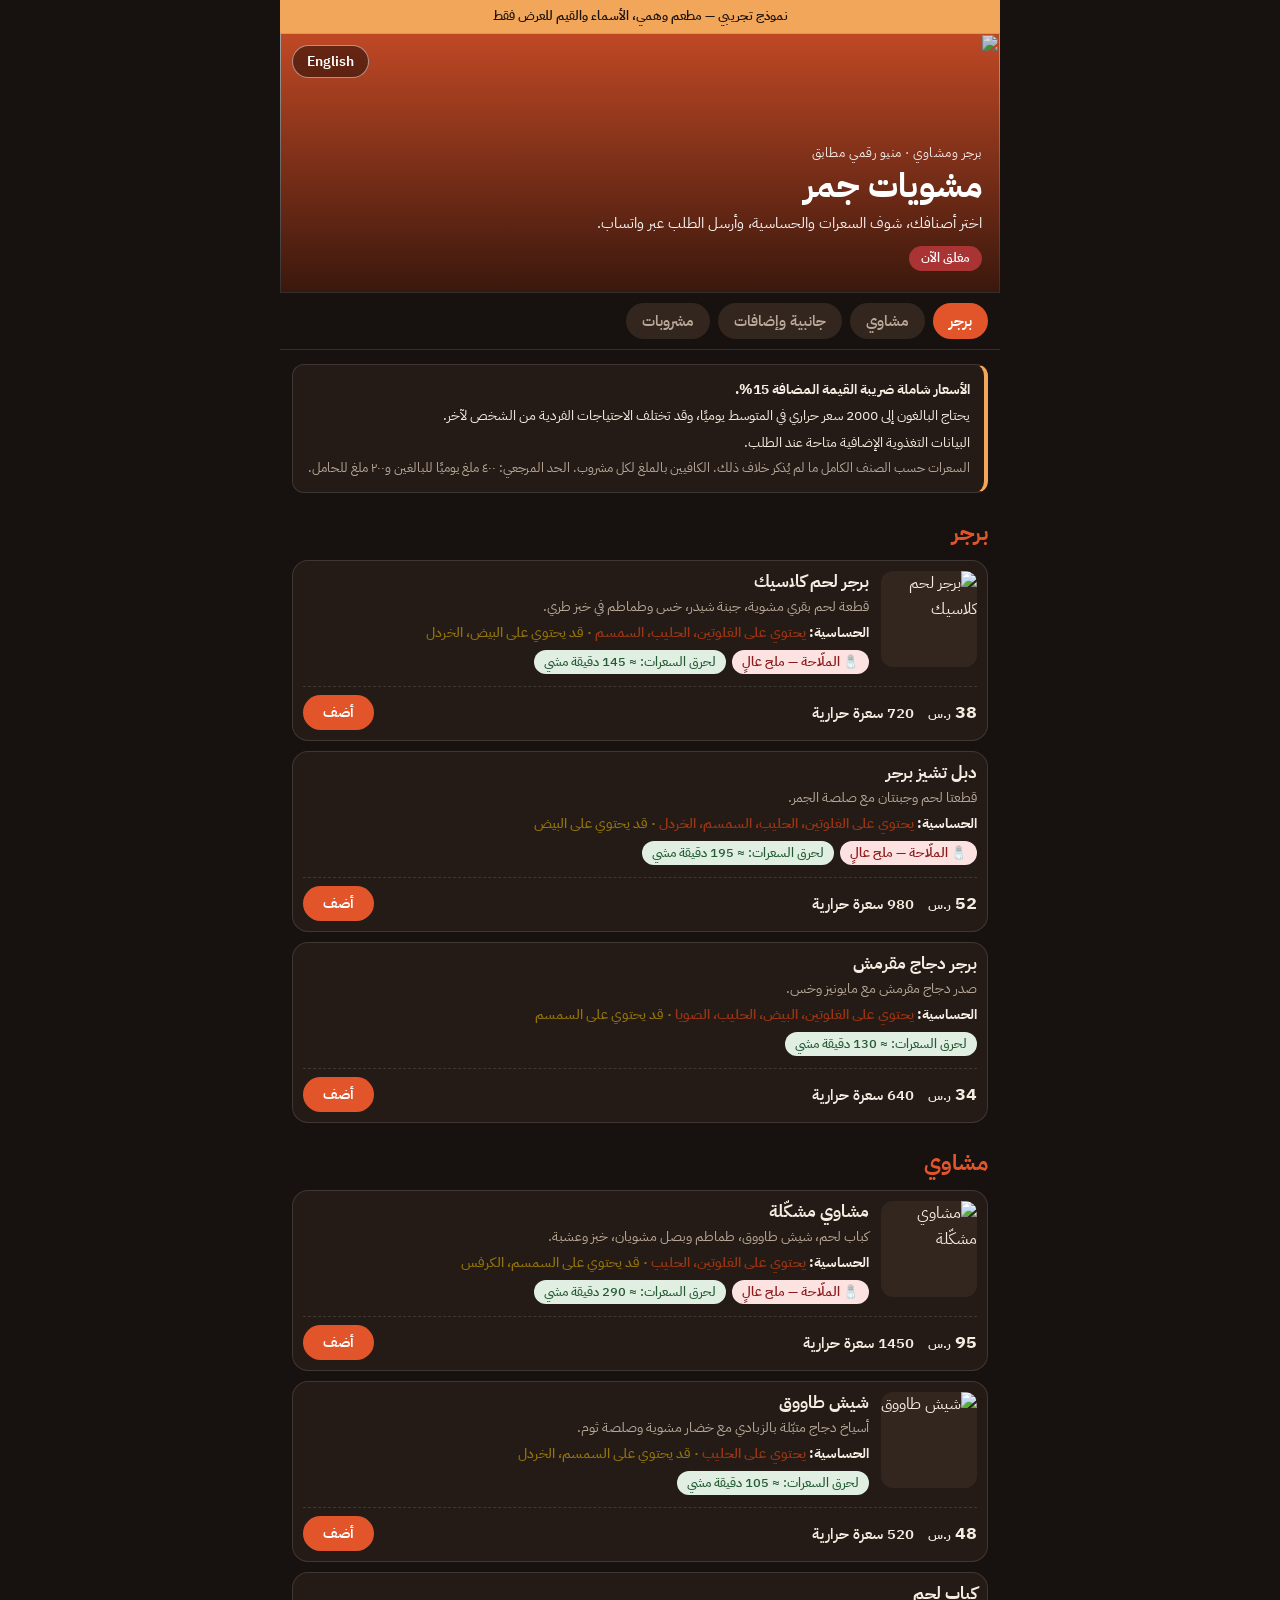
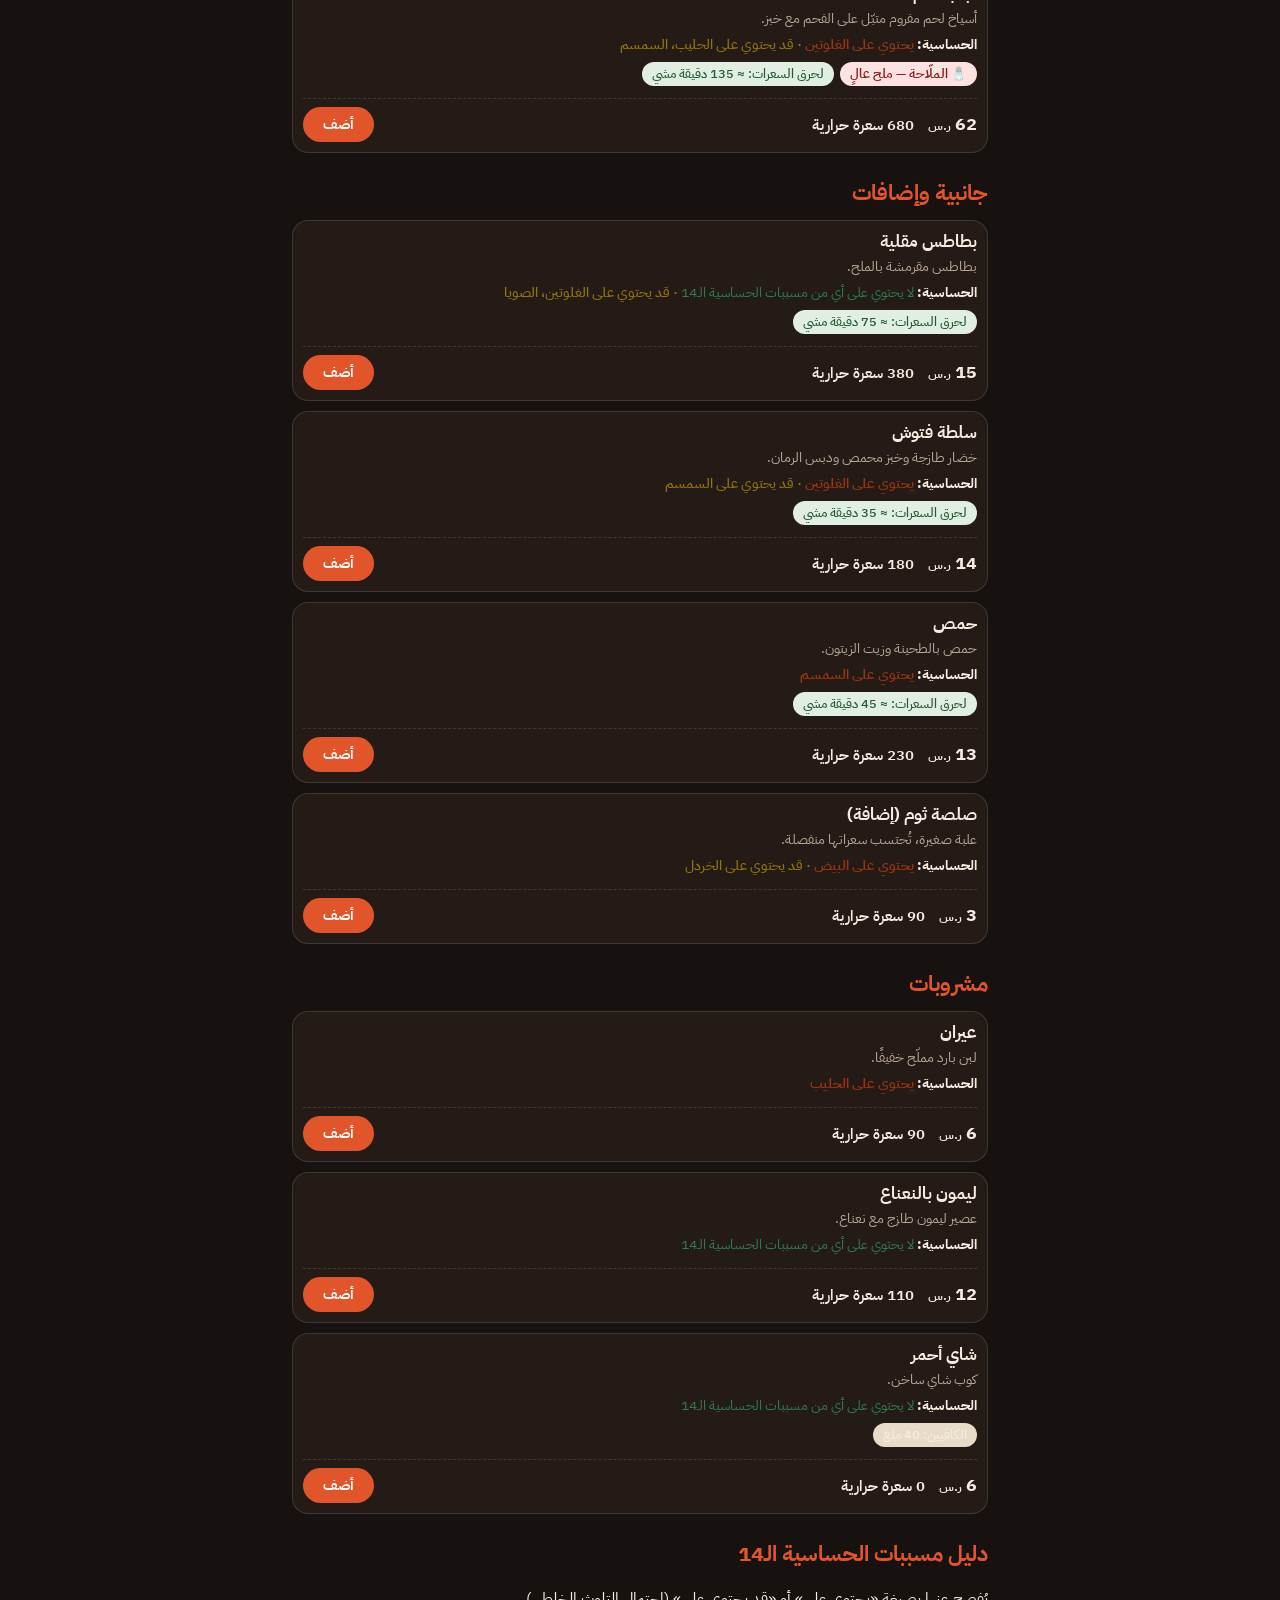
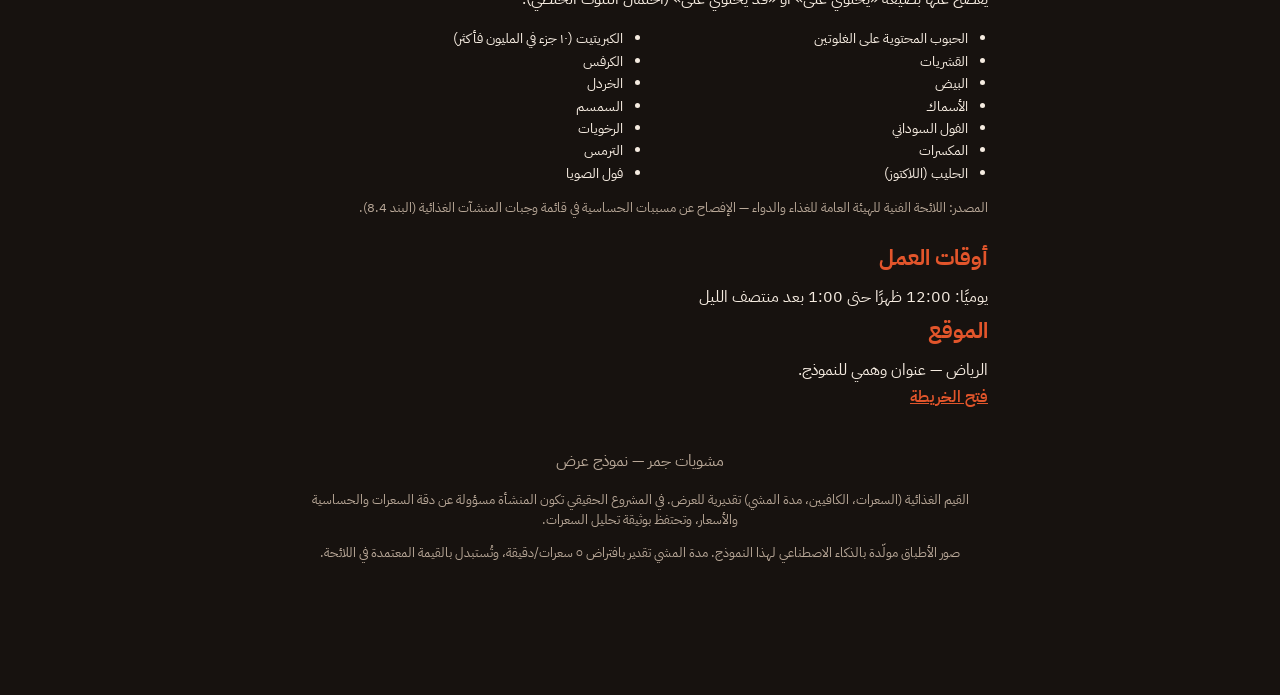
==== grill-demo/index.html @ 5fd8e1c7 "Add compliant grill menu demo at /grill-demo/ (root unchanged)" ====
<!DOCTYPE html>
<html lang="ar" dir="rtl">
<head>
  <meta charset="utf-8">
  <meta name="viewport" content="width=device-width, initial-scale=1, viewport-fit=cover">
  <meta name="theme-color" content="#17120f">
  <meta name="robots" content="noindex">
  <meta name="description" content="نموذج حي لمنيو رقمي QR مطابق لاشتراطات هيئة الغذاء والدواء مع طلب عبر واتساب — منشأة وهمية.">
  <title>مشويات جمر — منيو رقمي مطابق (نموذج)</title>
  <link rel="icon" href="../favicon.svg" type="image/svg+xml">
  <link rel="preconnect" href="https://fonts.googleapis.com">
  <link rel="preconnect" href="https://fonts.gstatic.com" crossorigin>
  <link href="https://fonts.googleapis.com/css2?family=IBM+Plex+Sans+Arabic:wght@400;500;600;700&family=IBM+Plex+Sans:wght@400;500;600;700&display=swap" rel="stylesheet">
  <link rel="stylesheet" href="css/styles.css">
</head>
<body>
  <div id="app"></div>
  <script src="js/images.js"></script>
  <script src="js/app.js"></script>
</body>
</html>
---- grill-demo/css/styles.css ----
:root{--bg:#f4efe6;--card:#fffaf3;--ink:#1c1410;--muted:#6b5d52;--accent:#4a2c1c;--accent-ink:#fff;--accent2:#c4a06a;--line:rgba(74,44,28,.14);--wa:#128c7e;--hero-shade:rgba(20,12,8,.55);--chip-bg:#efe6d6;--field:#fff;--font:"IBM Plex Sans Arabic","IBM Plex Sans","Tajawal","Noto Sans Arabic","Segoe UI",Tahoma,sans-serif}
*{box-sizing:border-box}html{scroll-behavior:smooth;scroll-padding-top:64px}
body{margin:0;background:var(--bg);color:var(--ink);font-family:var(--font);line-height:1.6;-webkit-text-size-adjust:100%}
#app{max-width:720px;margin:0 auto;background:var(--bg);min-height:100vh;position:relative;padding-bottom:90px}
.demo-banner{background:var(--accent2);color:#1c1410;text-align:center;font-size:13px;font-weight:600;padding:6px 12px}
.hero{position:relative;min-height:260px;color:#fff;display:flex;align-items:flex-end;overflow:hidden;background:var(--accent)}
.hero-img{position:absolute;inset:0;width:100%;height:100%;object-fit:cover}
.hero-shade{position:absolute;inset:0;background:linear-gradient(180deg,rgba(0,0,0,.15),var(--hero-shade))}
.hero-in{position:relative;padding:20px 18px 22px}
.kicker{margin:0;font-size:13px;letter-spacing:.04em;opacity:.9}
.hero h1{margin:2px 0 4px;font-size:34px;line-height:1.2}
.lead{margin:0 0 10px;font-size:15px;opacity:.95;max-width:34em}
.open{display:inline-block;font-size:13px;padding:2px 12px;border-radius:20px;font-weight:600}
.open.yes{background:#1f9d55}.open.no{background:#a33}
.lang{position:absolute;top:12px;inset-inline-end:12px;z-index:2;background:rgba(0,0,0,.45);color:#fff;border:1px solid rgba(255,255,255,.5);border-radius:20px;padding:5px 14px;font:600 14px var(--font);cursor:pointer}
.cats{position:sticky;top:0;z-index:5;display:flex;gap:8px;overflow-x:auto;padding:10px 12px;background:var(--bg);border-bottom:1px solid var(--line);scrollbar-width:none}
.cats::-webkit-scrollbar{display:none}
.cats a{white-space:nowrap;text-decoration:none;color:var(--muted);background:var(--chip-bg);padding:6px 16px;border-radius:20px;font-size:15px;font-weight:600}
.cats a.on{background:var(--accent);color:var(--accent-ink)}
main{padding:0 12px}
.notice{margin:14px 0 4px;background:var(--card);border:1px solid var(--line);border-inline-start:4px solid var(--accent2);border-radius:12px;padding:10px 14px;font-size:14px}
.notice p{margin:4px 0}.small{font-size:12.5px;color:var(--muted)}.ar-note{font-size:13px;color:var(--muted)}
.sec{margin-top:22px}.sec>h2{font-size:22px;margin:0 0 10px;color:var(--accent)}
.item{display:grid;grid-template-columns:96px 1fr;gap:12px;background:var(--card);border:1px solid var(--line);border-radius:16px;padding:10px;margin-bottom:10px;align-items:start}
.item.no-img{grid-template-columns:1fr}
.thumb{width:96px;height:96px;border-radius:12px;object-fit:cover;background:var(--chip-bg)}
.item h3{margin:0;font-size:17px;line-height:1.35}
.desc{margin:2px 0 4px;font-size:14px;color:var(--muted)}
.allergen{margin:4px 0 0;font-size:13.5px}.al-yes{font-weight:600;color:#9a3412}.al-may{color:#92740a;font-weight:500}.al-none{color:#2f7d4f}
.chips{display:flex;flex-wrap:wrap;gap:6px;margin-top:6px}
.chip{font-size:12.5px;padding:2px 10px;border-radius:12px;background:var(--chip-bg);font-weight:500}
.chip-caf{background:#e8dcc8}.chip-salt{background:#fde2e2;color:#8b1a1a;font-weight:600}.chip-act{background:#e1efe3;color:#245a34}
.side{grid-column:1/-1;display:flex;align-items:center;justify-content:space-between;gap:10px;border-top:1px dashed var(--line);padding-top:8px}
.pk{display:flex;align-items:baseline;gap:14px;flex-wrap:wrap}
.price{font-size:18px;font-weight:700;white-space:nowrap}.price small{font-size:13px;font-weight:600}
.kcal{font-size:15px;font-weight:600;color:var(--ink);white-space:nowrap}.kcal small{font-size:11.5px;font-weight:400;color:var(--muted);white-space:normal}
.add{border:0;background:var(--accent);color:var(--accent-ink);font:700 14px var(--font);padding:7px 20px;border-radius:20px;cursor:pointer}
.stepper{display:inline-flex;align-items:center;gap:2px;background:var(--chip-bg);border-radius:20px;padding:2px}
.stepper button{width:32px;height:32px;border:0;border-radius:50%;background:var(--accent);color:var(--accent-ink);font:700 18px var(--font);cursor:pointer;line-height:1}
.stepper span{min-width:26px;text-align:center;font-weight:700}
.legend ul{columns:2;padding-inline-start:20px;font-size:14px;margin:6px 0}
.info p{margin:2px 0}.link{color:var(--accent);font-weight:600}
.foot{padding:20px 16px 30px;text-align:center;color:var(--muted)}
.cartbar{position:fixed;bottom:12px;left:50%;transform:translateX(-50%);width:min(696px,calc(100% - 24px));display:flex;align-items:center;justify-content:space-between;gap:10px;border:0;background:var(--wa);color:#fff;border-radius:16px;padding:13px 18px;font:700 16px var(--font);box-shadow:0 8px 24px rgba(0,0,0,.28);cursor:pointer;z-index:20}
.cnt{background:#fff;color:var(--wa);border-radius:12px;min-width:26px;padding:0 8px;text-align:center}
.sheet-bd,.modal-bd{position:fixed;inset:0;background:rgba(0,0,0,.5);z-index:30}
.sheet{position:fixed;z-index:31;bottom:0;left:50%;transform:translateX(-50%);width:min(720px,100%);max-height:92vh;overflow:auto;background:var(--card);border-radius:22px 22px 0 0;padding:10px 16px 18px}
.grab{width:42px;height:4px;border-radius:2px;background:var(--line);margin:0 auto 8px}
.sheet-head{display:flex;justify-content:space-between;align-items:center}.sheet-head h2{margin:0;font-size:20px}
.x{border:0;background:var(--chip-bg);width:34px;height:34px;border-radius:50%;font-size:15px;cursor:pointer;color:var(--ink)}
.line{display:grid;grid-template-columns:1fr auto 64px;gap:8px;align-items:center;padding:8px 0;border-bottom:1px solid var(--line)}
.ln small{display:block;color:var(--muted)}.lt{text-align:end;font-weight:700}.empty{color:var(--muted);text-align:center}
.form{display:grid;gap:8px;margin:12px 0}
.form input,.form textarea{width:100%;border:1px solid var(--line);border-radius:12px;padding:10px 12px;font:15px var(--font);background:var(--field);color:var(--ink)}
.seg{display:grid;grid-template-columns:1fr 1fr;gap:6px}.seg button{border:1px solid var(--line);background:var(--field);border-radius:12px;padding:9px;font:600 15px var(--font);cursor:pointer;color:var(--ink)}
.seg button.on{background:var(--accent);color:var(--accent-ink);border-color:var(--accent)}
.totals{border-top:1px dashed var(--line);padding-top:10px}.totals div{display:flex;justify-content:space-between;font-size:17px}.totals small{color:var(--muted)}
.send{display:block;width:100%;margin-top:12px;text-align:center;border:0;background:var(--wa);color:#fff;border-radius:14px;padding:13px;font:700 16px var(--font);cursor:pointer;text-decoration:none}
.send:disabled{opacity:.45}.demo-hint{font-size:12.5px;color:var(--muted);text-align:center;margin:6px 0 0}
.modal{position:fixed;z-index:41;top:50%;left:50%;transform:translate(-50%,-50%);width:min(520px,calc(100% - 28px));max-height:86vh;overflow:auto;background:var(--card);border-radius:18px;padding:16px}.modal-bd{z-index:40}
.modal h3{margin:0 0 8px}.modal pre{white-space:pre-wrap;background:var(--field);color:var(--ink);border:1px solid var(--line);border-radius:12px;padding:10px;font:14px/1.7 var(--font);direction:inherit;margin:0 0 8px}
.modal-actions{display:grid;gap:8px}.ghost{border:1px solid var(--line);background:var(--field);border-radius:14px;padding:11px;font:600 15px var(--font);cursor:pointer;color:var(--ink)}
@media(max-width:380px){.item{grid-template-columns:78px 1fr}.thumb{width:78px;height:78px}.legend ul{columns:1}}
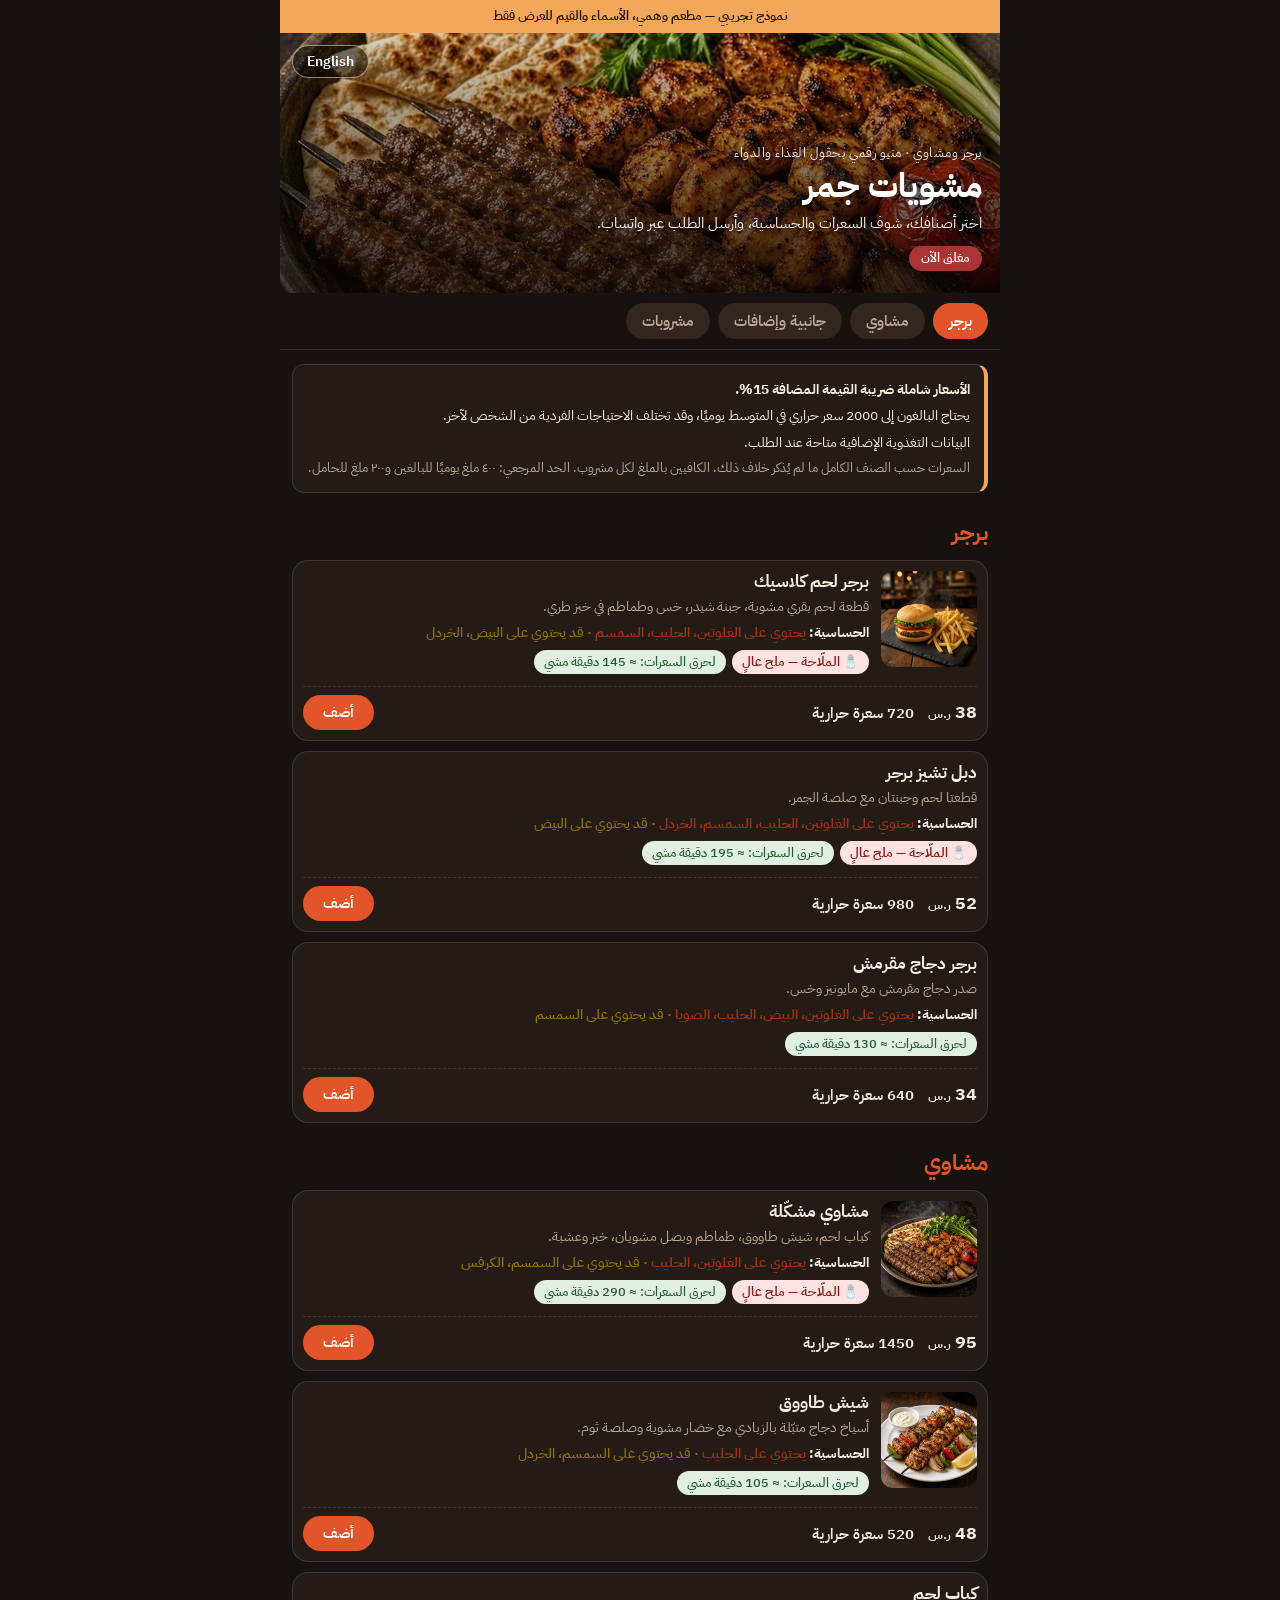
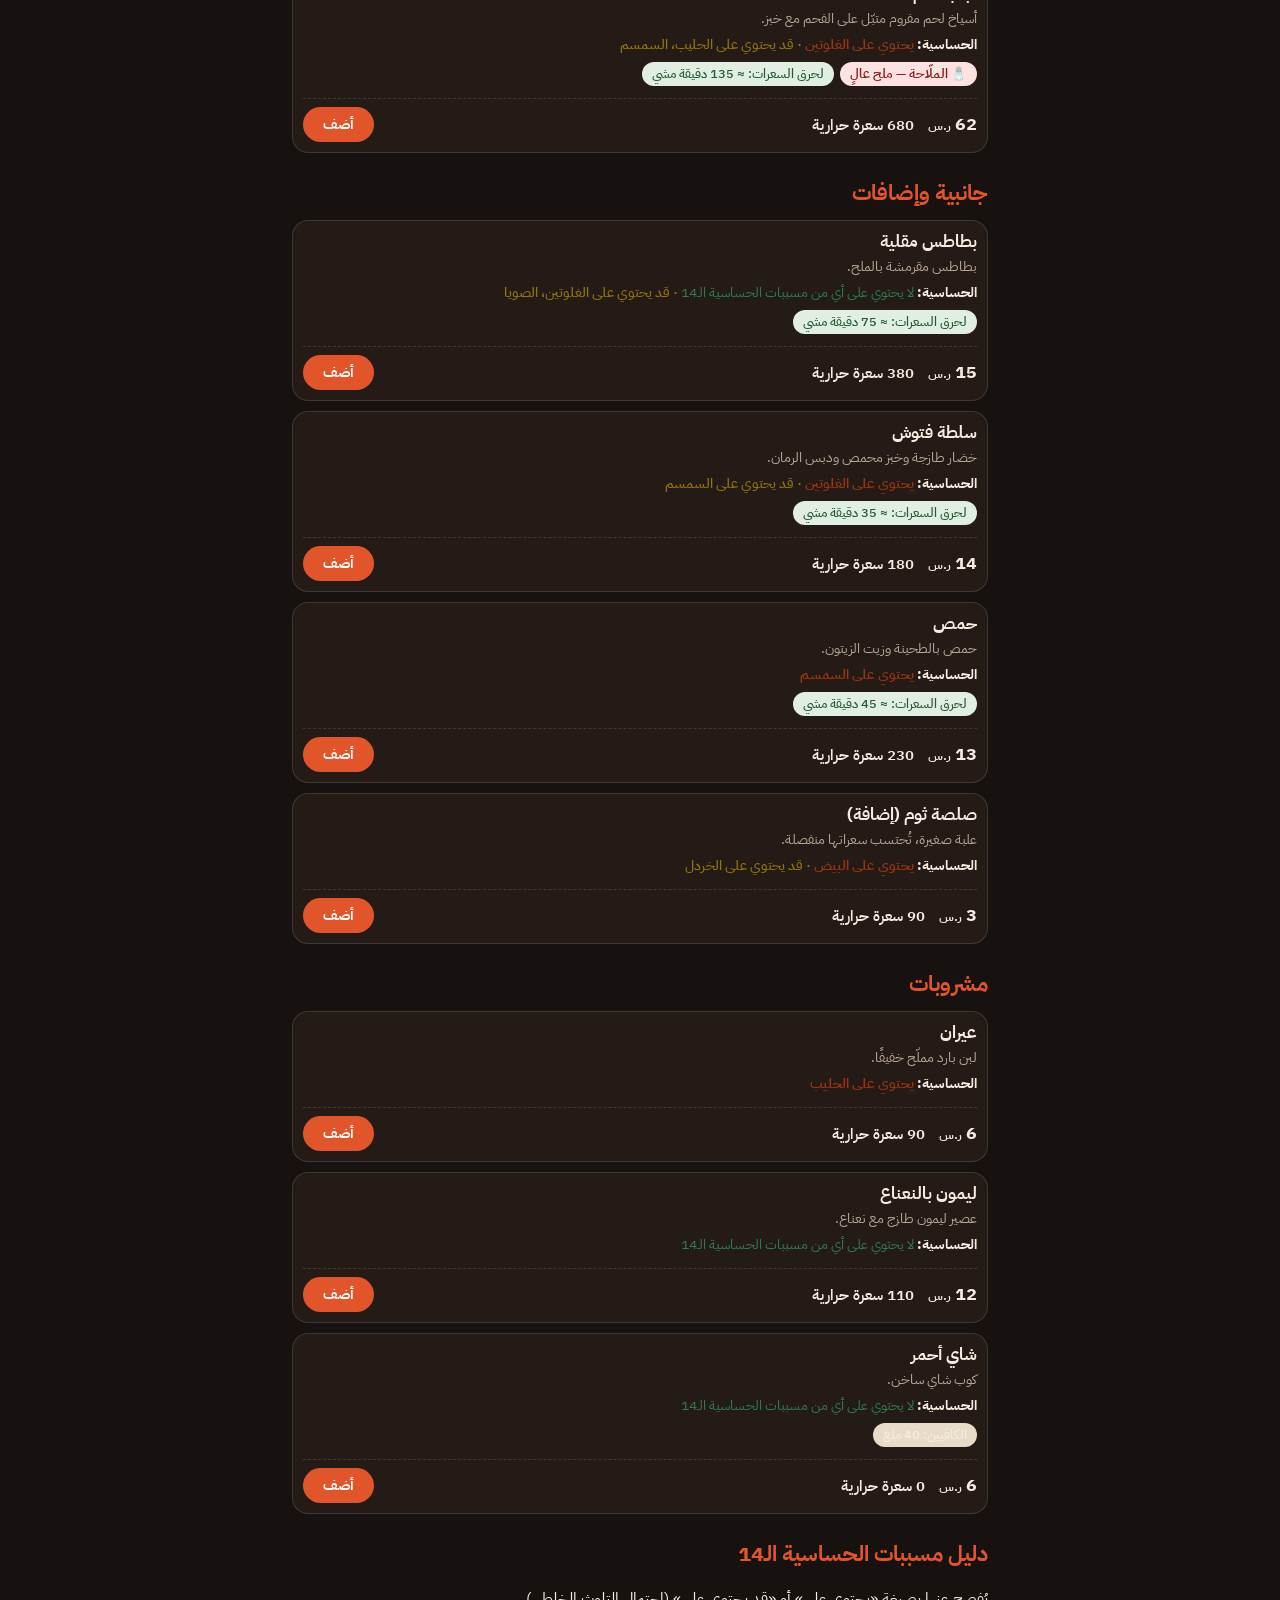
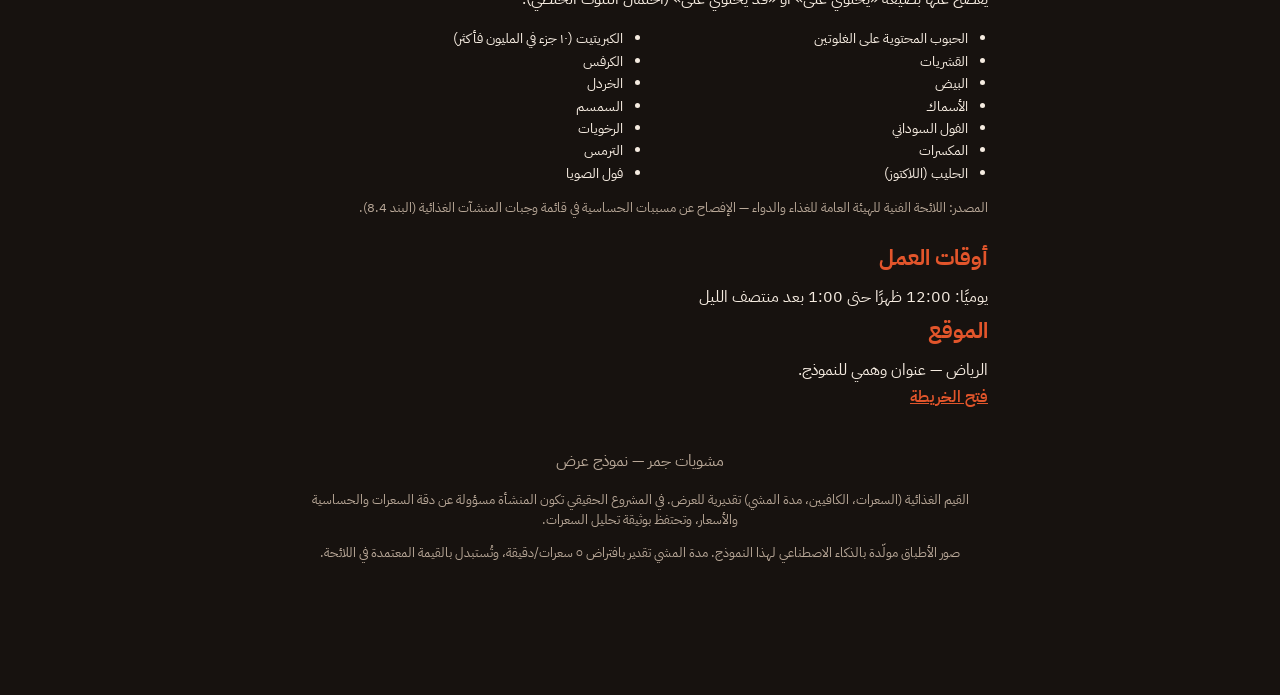
==== commit c5de0ccf: "Demos: avoid overclaiming compliance wording" ====
--- a/grill-demo/index.html
+++ b/grill-demo/index.html
@@ -5,8 +5,8 @@
   <meta name="viewport" content="width=device-width, initial-scale=1, viewport-fit=cover">
   <meta name="theme-color" content="#17120f">
   <meta name="robots" content="noindex">
-  <meta name="description" content="نموذج حي لمنيو رقمي QR مطابق لاشتراطات هيئة الغذاء والدواء مع طلب عبر واتساب — منشأة وهمية.">
-  <title>مشويات جمر — منيو رقمي مطابق (نموذج)</title>
+  <meta name="description" content="نموذج حي لمنيو رقمي QR بحقول اشتراطات هيئة الغذاء والدواء مع طلب عبر واتساب — منشأة وهمية.">
+  <title>مشويات جمر — منيو رقمي بحقول الغذاء والدواء (نموذج)</title>
   <link rel="icon" href="../favicon.svg" type="image/svg+xml">
   <link rel="preconnect" href="https://fonts.googleapis.com">
   <link rel="preconnect" href="https://fonts.gstatic.com" crossorigin>
